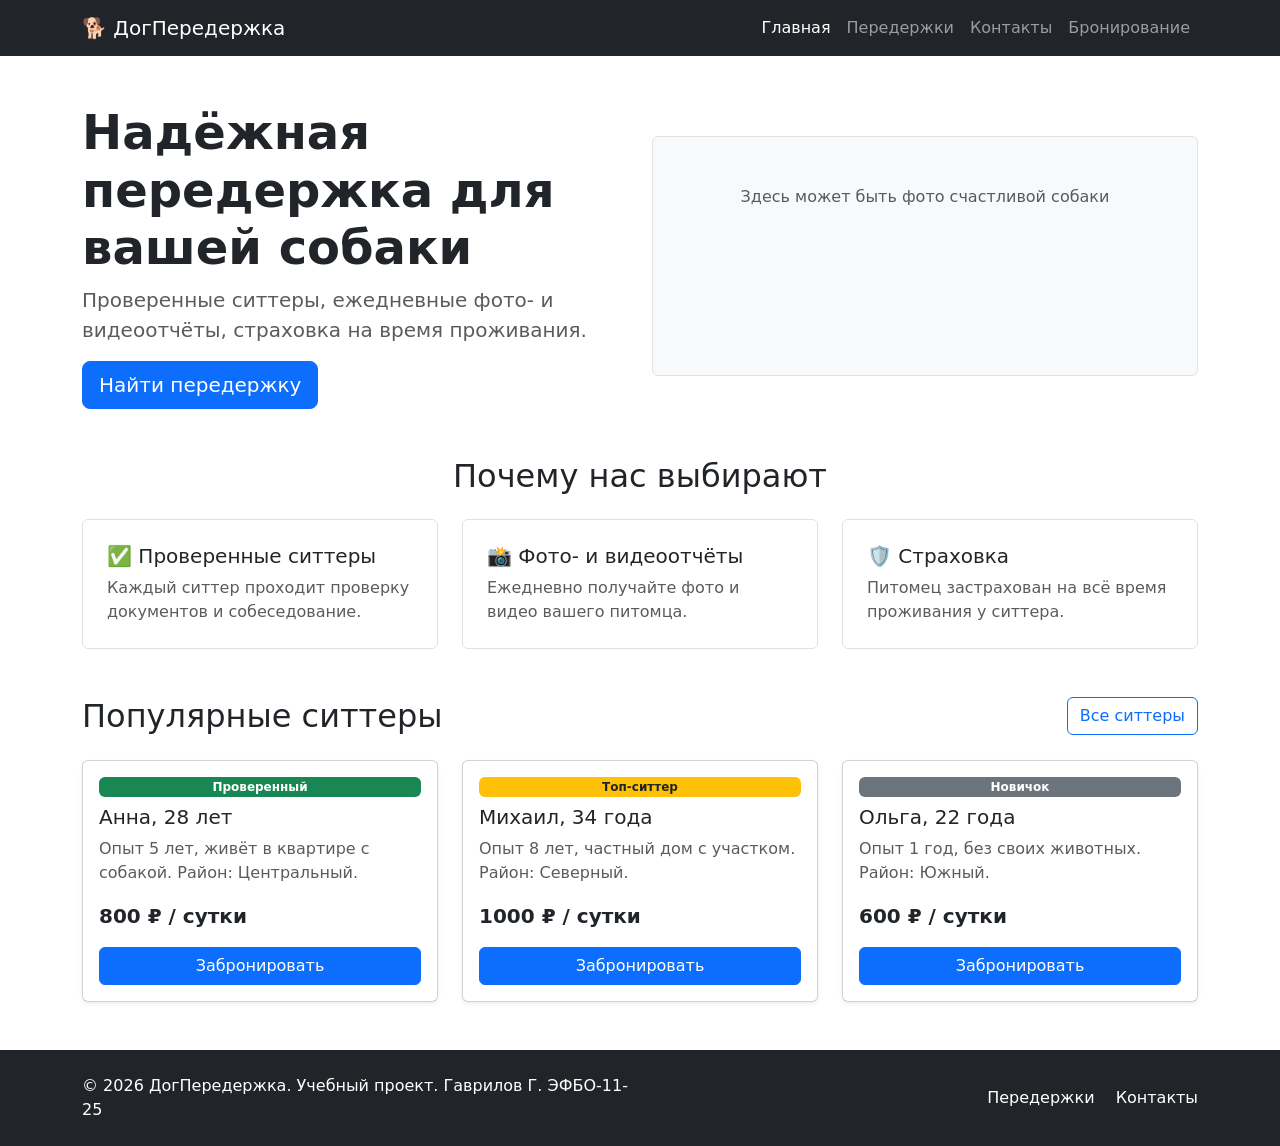
==== index.html @ 61de429e "feat: create DogPerederzhka Bootstrap site" ====
<!DOCTYPE html>
<html lang="ru">
<head>
  <meta charset="UTF-8">
  <meta name="viewport" content="width=device-width, initial-scale=1.0">
  <title>Главная – ДогПередержка</title>
  <link href="https://cdn.jsdelivr.net/npm/bootstrap@5.3.3/dist/css/bootstrap.min.css" rel="stylesheet">
  <link rel="stylesheet" href="css/custom.css">
</head>
<body>

<!-- Навигация -->
<nav class="navbar navbar-expand-lg navbar-dark bg-dark">
  <div class="container">
    <a class="navbar-brand" href="index.html">🐕 ДогПередержка</a>
    <button class="navbar-toggler" type="button" data-bs-toggle="collapse" data-bs-target="#mainNavbar">
      <span class="navbar-toggler-icon"></span>
    </button>
    <div class="collapse navbar-collapse" id="mainNavbar">
      <ul class="navbar-nav ms-auto">
        <li class="nav-item"><a class="nav-link active" href="index.html">Главная</a></li>
        <li class="nav-item"><a class="nav-link" href="catalog.html">Передержки</a></li>
        <li class="nav-item"><a class="nav-link" href="contacts.html">Контакты</a></li>
        <li class="nav-item"><a class="nav-link" href="booking.html">Бронирование</a></li>
      </ul>
    </div>
  </div>
</nav>

<!-- Hero -->
<section class="container my-5">
  <div class="row align-items-center g-4">
    <div class="col-12 col-lg-6">
      <h1 class="display-5 fw-bold">Надёжная передержка для вашей собаки</h1>
      <p class="lead text-muted">Проверенные ситтеры, ежедневные фото- и видеоотчёты, страховка на время проживания.</p>
      <button class="btn btn-primary btn-lg" data-bs-toggle="modal" data-bs-target="#pickModal">Найти передержку</button>
    </div>
    <div class="col-12 col-lg-6">
      <div class="placeholder-box p-5 bg-light border rounded text-center">
        <p class="mb-0 text-muted">Здесь может быть фото счастливой собаки</p>
      </div>
    </div>
  </div>
</section>

<!-- Преимущества -->
<section class="container my-5">
  <h2 class="text-center mb-4">Почему нас выбирают</h2>
  <div class="row g-4">
    <div class="col-12 col-md-4">
      <div class="p-4 border rounded h-100 bg-white">
        <h3 class="h5">✅ Проверенные ситтеры</h3>
        <p class="mb-0 text-muted">Каждый ситтер проходит проверку документов и собеседование.</p>
      </div>
    </div>
    <div class="col-12 col-md-4">
      <div class="p-4 border rounded h-100 bg-white">
        <h3 class="h5">📸 Фото- и видеоотчёты</h3>
        <p class="mb-0 text-muted">Ежедневно получайте фото и видео вашего питомца.</p>
      </div>
    </div>
    <div class="col-12 col-md-4">
      <div class="p-4 border rounded h-100 bg-white">
        <h3 class="h5">🛡 Страховка</h3>
        <p class="mb-0 text-muted">Питомец застрахован на всё время проживания у ситтера.</p>
      </div>
    </div>
  </div>
</section>

<!-- Популярные ситтеры -->
<section class="container my-5" id="popular">
  <div class="d-flex justify-content-between align-items-center mb-4">
    <h2 class="mb-0">Популярные ситтеры</h2>
    <a class="btn btn-outline-primary" href="catalog.html">Все ситтеры</a>
  </div>
  <div class="row g-4">
    <div class="col-12 col-md-6 col-lg-4">
      <div class="card h-100 shadow-sm">
        <div class="card-body d-flex flex-column">
          <span class="badge bg-success mb-2">Проверенный</span>
          <h3 class="card-title h5">Анна, 28 лет</h3>
          <p class="card-text text-muted">Опыт 5 лет, живёт в квартире с собакой. Район: Центральный.</p>
          <p class="fw-bold fs-5 mt-auto">800 ₽ / сутки</p>
          <a class="btn btn-primary" href="booking.html">Забронировать</a>
        </div>
      </div>
    </div>
    <div class="col-12 col-md-6 col-lg-4">
      <div class="card h-100 shadow-sm">
        <div class="card-body d-flex flex-column">
          <span class="badge bg-warning text-dark mb-2">Топ-ситтер</span>
          <h3 class="card-title h5">Михаил, 34 года</h3>
          <p class="card-text text-muted">Опыт 8 лет, частный дом с участком. Район: Северный.</p>
          <p class="fw-bold fs-5 mt-auto">1000 ₽ / сутки</p>
          <a class="btn btn-primary" href="booking.html">Забронировать</a>
        </div>
      </div>
    </div>
    <div class="col-12 col-md-6 col-lg-4">
      <div class="card h-100 shadow-sm">
        <div class="card-body d-flex flex-column">
          <span class="badge bg-secondary mb-2">Новичок</span>
          <h3 class="card-title h5">Ольга, 22 года</h3>
          <p class="card-text text-muted">Опыт 1 год, без своих животных. Район: Южный.</p>
          <p class="fw-bold fs-5 mt-auto">600 ₽ / сутки</p>
          <a class="btn btn-primary" href="booking.html">Забронировать</a>
        </div>
      </div>
    </div>
  </div>
</section>

<!-- Модальное окно быстрого подбора -->
<div class="modal fade" id="pickModal" tabindex="-1" aria-hidden="true">
  <div class="modal-dialog">
    <div class="modal-content">
      <div class="modal-header">
        <h2 class="modal-title h5">Быстрый подбор передержки</h2>
        <button type="button" class="btn-close" data-bs-dismiss="modal"></button>
      </div>
      <div class="modal-body">
        <form>
          <div class="mb-3">
            <label for="pick-dates" class="form-label">Даты передержки</label>
            <input type="text" id="pick-dates" class="form-control" placeholder="01.07 – 10.07" required>
          </div>
          <div class="mb-3">
            <label for="pick-breed" class="form-label">Порода / размер собаки</label>
            <input type="text" id="pick-breed" class="form-control" placeholder="Корги, средний" required>
          </div>
          <div class="mb-3">
            <label for="pick-district" class="form-label">Район</label>
            <select id="pick-district" class="form-select" required>
              <option selected>Выберите район</option>
              <option>Центральный</option>
              <option>Северный</option>
              <option>Южный</option>
            </select>
          </div>
        </form>
      </div>
      <div class="modal-footer">
        <button type="button" class="btn btn-secondary" data-bs-dismiss="modal">Закрыть</button>
        <button type="button" class="btn btn-primary">Подобрать</button>
      </div>
    </div>
  </div>
</div>

<!-- Подвал -->
<footer class="bg-dark text-white py-4 mt-5">
  <div class="container">
    <div class="row align-items-center g-3">
      <div class="col-12 col-md-6">
        <p class="mb-0">&copy; 2026 ДогПередержка. Учебный проект. Гаврилов Г. ЭФБО-11-25</p>
      </div>
      <div class="col-12 col-md-6 text-md-end">
        <a class="text-white text-decoration-none me-3" href="catalog.html">Передержки</a>
        <a class="text-white text-decoration-none" href="contacts.html">Контакты</a>
      </div>
    </div>
  </div>
</footer>

<script src="https://cdn.jsdelivr.net/npm/bootstrap@5.3.3/dist/js/bootstrap.bundle.min.js"></script>
</body>
</html>
---- css/custom.css ----
body {
  min-height: 100vh;
}

.placeholder-box {
  min-height: 240px;
}

.card-img-top {
  height: 180px;
  object-fit: cover;
}

.placeholder-image {
  min-height: 320px;
}
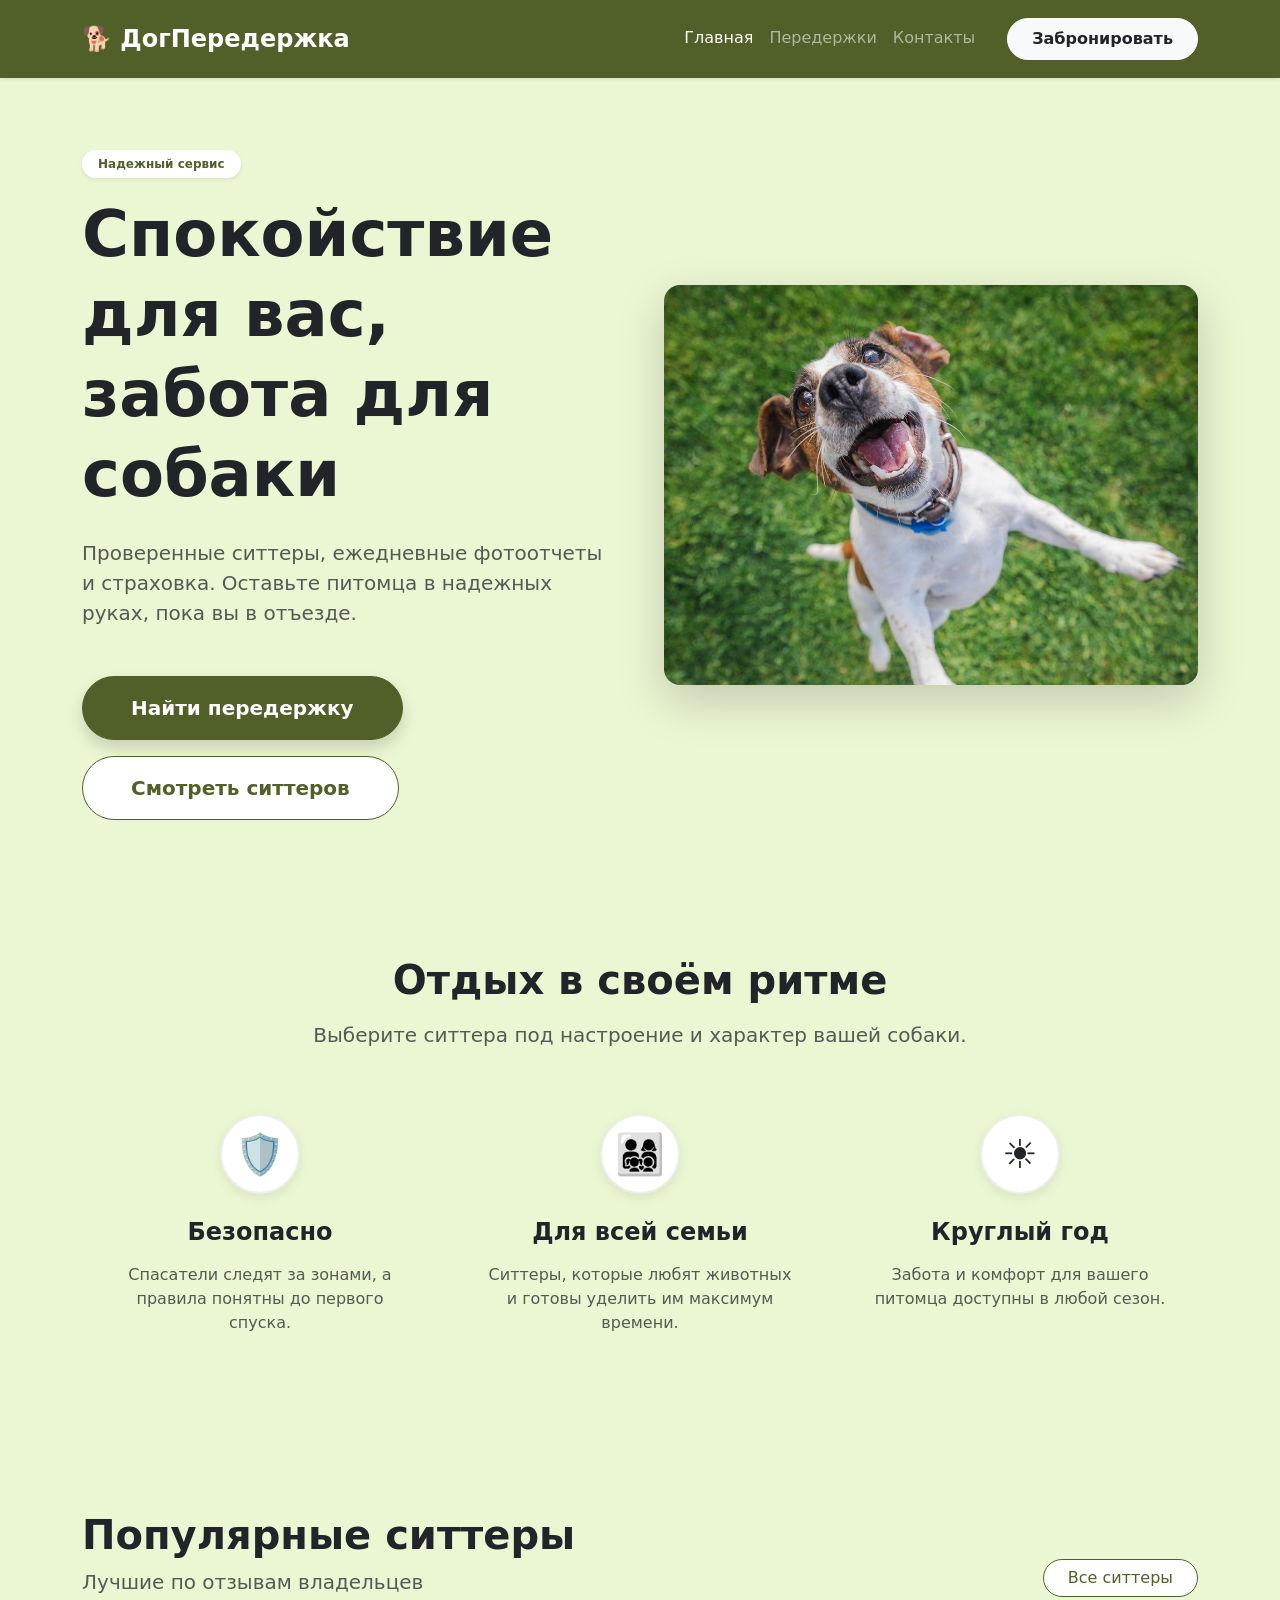
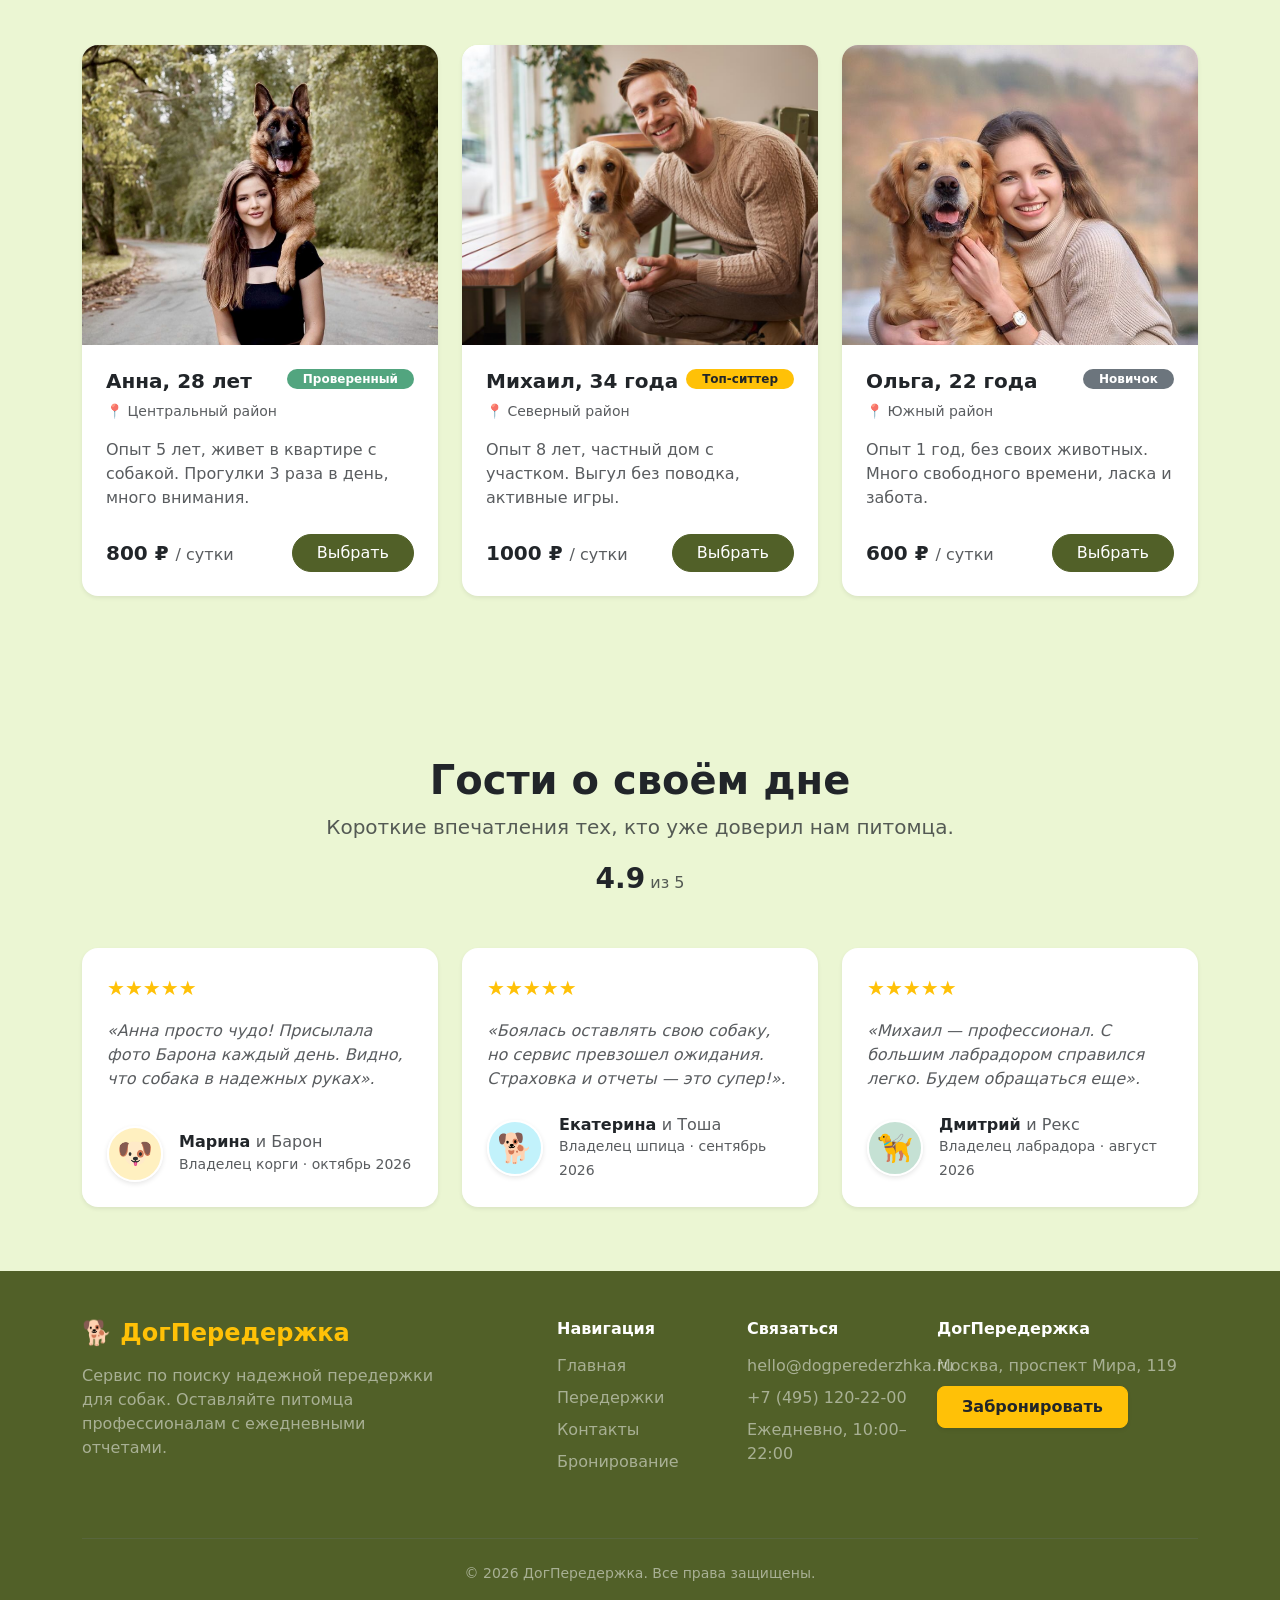
==== commit 4430d4cf: "feat: complete professional redesign, add filters, form validation, and maps" ====
--- a/index.html
+++ b/index.html
@@ -3,161 +3,278 @@
 <head>
   <meta charset="UTF-8">
   <meta name="viewport" content="width=device-width, initial-scale=1.0">
-  <title>Главная – ДогПередержка</title>
+  <title>ДогПередержка – Забота для вашей собаки</title>
   <link href="https://cdn.jsdelivr.net/npm/bootstrap@5.3.3/dist/css/bootstrap.min.css" rel="stylesheet">
   <link rel="stylesheet" href="css/custom.css">
 </head>
 <body>
 
 <!-- Навигация -->
-<nav class="navbar navbar-expand-lg navbar-dark bg-dark">
+<nav class="navbar navbar-expand-lg navbar-dark bg-header-footer sticky-top py-3 shadow-sm">
   <div class="container">
-    <a class="navbar-brand" href="index.html">🐕 ДогПередержка</a>
+    <a class="navbar-brand fw-bold fs-4" href="index.html">🐕 ДогПередержка</a>
     <button class="navbar-toggler" type="button" data-bs-toggle="collapse" data-bs-target="#mainNavbar">
       <span class="navbar-toggler-icon"></span>
     </button>
     <div class="collapse navbar-collapse" id="mainNavbar">
-      <ul class="navbar-nav ms-auto">
+      <ul class="navbar-nav ms-auto fw-medium">
         <li class="nav-item"><a class="nav-link active" href="index.html">Главная</a></li>
         <li class="nav-item"><a class="nav-link" href="catalog.html">Передержки</a></li>
         <li class="nav-item"><a class="nav-link" href="contacts.html">Контакты</a></li>
-        <li class="nav-item"><a class="nav-link" href="booking.html">Бронирование</a></li>
+        <li class="nav-item ms-lg-4"><a class="btn btn-light text-dark px-4 py-2 fw-bold rounded-pill" href="booking.html">Забронировать</a></li>
       </ul>
     </div>
   </div>
 </nav>
 
-<!-- Hero -->
-<section class="container my-5">
-  <div class="row align-items-center g-4">
+<!-- Hero Section -->
+<section class="container my-5 py-4">
+  <div class="row align-items-center g-5">
     <div class="col-12 col-lg-6">
-      <h1 class="display-5 fw-bold">Надёжная передержка для вашей собаки</h1>
-      <p class="lead text-muted">Проверенные ситтеры, ежедневные фото- и видеоотчёты, страховка на время проживания.</p>
-      <button class="btn btn-primary btn-lg" data-bs-toggle="modal" data-bs-target="#pickModal">Найти передержку</button>
+      <span class="badge bg-white text-brand mb-3 px-3 py-2 rounded-pill fw-bold shadow-sm">Надежный сервис</span>
+      <h1 class="display-3 fw-bold mb-4 lh-sm text-dark">Спокойствие для вас,<br>забота для собаки</h1>
+      <p class="lead text-muted mb-5 fs-5">Проверенные ситтеры, ежедневные фотоотчеты и страховка. Оставьте питомца в надежных руках, пока вы в отъезде.</p>
+      <div class="d-flex gap-3 flex-wrap">
+        <button class="btn btn-primary btn-lg px-5 py-3 rounded-pill fw-bold shadow" data-bs-toggle="modal" data-bs-target="#pickModal">Найти передержку</button>
+        <a href="catalog.html" class="btn btn-outline-dark btn-lg px-5 py-3 rounded-pill fw-bold bg-white">Смотреть ситтеров</a>
+      </div>
     </div>
     <div class="col-12 col-lg-6">
-      <div class="placeholder-box p-5 bg-light border rounded text-center">
-        <p class="mb-0 text-muted">Здесь может быть фото счастливой собаки</p>
-      </div>
-    </div>
-  </div>
-</section>
-
-<!-- Преимущества -->
-<section class="container my-5">
-  <h2 class="text-center mb-4">Почему нас выбирают</h2>
+      <img src="images/счастливый пес патрон.jpg" 
+           alt="Счастливая собака на передержке" 
+           class="img-fluid rounded-4 shadow-lg w-100 object-fit-cover" 
+           style="max-height: 550px; min-height: 400px;">
+    </div>
+  </div>
+</section>
+
+<!-- Блок преимуществ -->
+<section class="container py-5 my-3">
+  <div class="row mb-5">
+    <div class="col-12 text-center">
+      <h2 class="fw-bold display-6 mb-3 text-dark">Отдых в своём ритме</h2>
+      <p class="text-muted fs-5">Выберите ситтера под настроение и характер вашей собаки.</p>
+    </div>
+  </div>
+  
+  <div class="row g-4 justify-content-center">
+    <div class="col-12 col-md-4 text-center">
+      <div class="d-flex justify-content-center mb-4">
+        <div class="feature-icon">🛡️</div>
+      </div>
+      <h3 class="h4 fw-bold mb-3 text-dark">Безопасно</h3>
+      <p class="text-muted px-lg-4">Спасатели следят за зонами, а правила понятны до первого спуска.</p>
+    </div>
+    
+    <div class="col-12 col-md-4 text-center">
+      <div class="d-flex justify-content-center mb-4">
+        <div class="feature-icon">👨‍👩‍👧‍👦</div>
+      </div>
+      <h3 class="h4 fw-bold mb-3 text-dark">Для всей семьи</h3>
+      <p class="text-muted px-lg-4">Ситтеры, которые любят животных и готовы уделить им максимум времени.</p>
+    </div>
+    
+    <div class="col-12 col-md-4 text-center">
+      <div class="d-flex justify-content-center mb-4">
+        <div class="feature-icon">☀️</div>
+      </div>
+      <h3 class="h4 fw-bold mb-3 text-dark">Круглый год</h3>
+      <p class="text-muted px-lg-4">Забота и комфорт для вашего питомца доступны в любой сезон.</p>
+    </div>
+  </div>
+</section>
+
+<!-- Популярные ситтеры -->
+<section class="container my-5 py-5">
+  <div class="d-flex justify-content-between align-items-end mb-5">
+    <div>
+      <h2 class="fw-bold display-6 mb-2 text-dark">Популярные ситтеры</h2>
+      <p class="text-muted fs-5 mb-0">Лучшие по отзывам владельцев</p>
+    </div>
+    <a class="btn btn-outline-dark rounded-pill px-4 bg-white" href="catalog.html">Все ситтеры</a>
+  </div>
+  
+  <div class="row g-4">
+    <div class="col-12 col-md-6 col-lg-4">
+      <div class="card h-100 bg-white shadow-sm">
+        <img src="images/Анна, 28 лет ситер.jpg" class="card-img-top" alt="Анна" style="height: 300px;">
+        <div class="card-body p-4 d-flex flex-column">
+          <div class="d-flex justify-content-between align-items-start mb-2">
+            <h3 class="card-title h5 fw-bold mb-0">Анна, 28 лет</h3>
+            <span class="badge bg-success bg-opacity-75 rounded-pill px-3">Проверенный</span>
+          </div>
+          <p class="text-muted small mb-3">📍 Центральный район</p>
+          <p class="card-text text-muted mb-4">Опыт 5 лет, живет в квартире с собакой. Прогулки 3 раза в день, много внимания.</p>
+          <div class="mt-auto d-flex justify-content-between align-items-center">
+            <span class="fw-bold fs-5">800 ₽ <span class="fs-6 fw-normal text-muted">/ сутки</span></span>
+            <a class="btn btn-primary rounded-pill px-4" href="booking.html">Выбрать</a>
+          </div>
+        </div>
+      </div>
+    </div>
+
+    <div class="col-12 col-md-6 col-lg-4">
+      <div class="card h-100 bg-white shadow-sm">
+        <img src="images/Михаил, 34 года ситер.jpg" class="card-img-top" alt="Михаил" style="height: 300px;">
+        <div class="card-body p-4 d-flex flex-column">
+          <div class="d-flex justify-content-between align-items-start mb-2">
+            <h3 class="card-title h5 fw-bold mb-0">Михаил, 34 года</h3>
+            <span class="badge bg-warning text-dark rounded-pill px-3">Топ-ситтер</span>
+          </div>
+          <p class="text-muted small mb-3">📍 Северный район</p>
+          <p class="card-text text-muted mb-4">Опыт 8 лет, частный дом с участком. Выгул без поводка, активные игры.</p>
+          <div class="mt-auto d-flex justify-content-between align-items-center">
+            <span class="fw-bold fs-5">1000 ₽ <span class="fs-6 fw-normal text-muted">/ сутки</span></span>
+            <a class="btn btn-primary rounded-pill px-4" href="booking.html">Выбрать</a>
+          </div>
+        </div>
+      </div>
+    </div>
+
+    <div class="col-12 col-md-6 col-lg-4">
+      <div class="card h-100 bg-white shadow-sm">
+        <img src="images/Ольга, 22 года ситер.jpg" class="card-img-top" alt="Ольга" style="height: 300px;">
+        <div class="card-body p-4 d-flex flex-column">
+          <div class="d-flex justify-content-between align-items-start mb-2">
+            <h3 class="card-title h5 fw-bold mb-0">Ольга, 22 года</h3>
+            <span class="badge bg-secondary rounded-pill px-3">Новичок</span>
+          </div>
+          <p class="text-muted small mb-3">📍 Южный район</p>
+          <p class="card-text text-muted mb-4">Опыт 1 год, без своих животных. Много свободного времени, ласка и забота.</p>
+          <div class="mt-auto d-flex justify-content-between align-items-center">
+            <span class="fw-bold fs-5">600 ₽ <span class="fs-6 fw-normal text-muted">/ сутки</span></span>
+            <a class="btn btn-primary rounded-pill px-4" href="booking.html">Выбрать</a>
+          </div>
+        </div>
+      </div>
+    </div>
+  </div>
+</section>
+
+<!-- Отзывы -->
+<section class="container py-5 my-3">
+  <div class="text-center mb-5">
+    <h2 class="fw-bold display-6 mb-2 text-dark">Гости о своём дне</h2>
+    <p class="text-muted fs-5">Короткие впечатления тех, кто уже доверил нам питомца.</p>
+    <div class="mt-3">
+      <span class="fs-3 fw-bold text-dark">4.9</span> <span class="text-muted">из 5</span>
+    </div>
+  </div>
+  
   <div class="row g-4">
     <div class="col-12 col-md-4">
-      <div class="p-4 border rounded h-100 bg-white">
-        <h3 class="h5">✅ Проверенные ситтеры</h3>
-        <p class="mb-0 text-muted">Каждый ситтер проходит проверку документов и собеседование.</p>
-      </div>
-    </div>
+      <div class="card h-100 bg-white shadow-sm p-4 border-0 review-card">
+        <div class="text-warning mb-3 fs-5">★★★★★</div>
+        <p class="card-text fst-italic text-muted mb-4">«Анна просто чудо! Присылала фото Барона каждый день. Видно, что собака в надежных руках».</p>
+        <div class="d-flex align-items-center mt-auto">
+          <div class="emoji-avatar bg-warning bg-opacity-25 me-3">🐶</div>
+          <div>
+            <h6 class="mb-0 fw-bold">Марина <span class="text-muted fw-normal">и Барон</span></h6>
+            <small class="text-muted">Владелец корги · октябрь 2026</small>
+          </div>
+        </div>
+      </div>
+    </div>
+    
     <div class="col-12 col-md-4">
-      <div class="p-4 border rounded h-100 bg-white">
-        <h3 class="h5">📸 Фото- и видеоотчёты</h3>
-        <p class="mb-0 text-muted">Ежедневно получайте фото и видео вашего питомца.</p>
-      </div>
-    </div>
+      <div class="card h-100 bg-white shadow-sm p-4 border-0 review-card">
+        <div class="text-warning mb-3 fs-5">★★★★★</div>
+        <p class="card-text fst-italic text-muted mb-4">«Боялась оставлять свою собаку, но сервис превзошел ожидания. Страховка и отчеты — это супер!».</p>
+        <div class="d-flex align-items-center mt-auto">
+          <div class="emoji-avatar bg-info bg-opacity-25 me-3">🐕</div>
+          <div>
+            <h6 class="mb-0 fw-bold">Екатерина <span class="text-muted fw-normal">и Тоша</span></h6>
+            <small class="text-muted">Владелец шпица · сентябрь 2026</small>
+          </div>
+        </div>
+      </div>
+    </div>
+
     <div class="col-12 col-md-4">
-      <div class="p-4 border rounded h-100 bg-white">
-        <h3 class="h5">🛡 Страховка</h3>
-        <p class="mb-0 text-muted">Питомец застрахован на всё время проживания у ситтера.</p>
-      </div>
-    </div>
-  </div>
-</section>
-
-<!-- Популярные ситтеры -->
-<section class="container my-5" id="popular">
-  <div class="d-flex justify-content-between align-items-center mb-4">
-    <h2 class="mb-0">Популярные ситтеры</h2>
-    <a class="btn btn-outline-primary" href="catalog.html">Все ситтеры</a>
-  </div>
-  <div class="row g-4">
-    <div class="col-12 col-md-6 col-lg-4">
-      <div class="card h-100 shadow-sm">
-        <div class="card-body d-flex flex-column">
-          <span class="badge bg-success mb-2">Проверенный</span>
-          <h3 class="card-title h5">Анна, 28 лет</h3>
-          <p class="card-text text-muted">Опыт 5 лет, живёт в квартире с собакой. Район: Центральный.</p>
-          <p class="fw-bold fs-5 mt-auto">800 ₽ / сутки</p>
-          <a class="btn btn-primary" href="booking.html">Забронировать</a>
-        </div>
-      </div>
-    </div>
-    <div class="col-12 col-md-6 col-lg-4">
-      <div class="card h-100 shadow-sm">
-        <div class="card-body d-flex flex-column">
-          <span class="badge bg-warning text-dark mb-2">Топ-ситтер</span>
-          <h3 class="card-title h5">Михаил, 34 года</h3>
-          <p class="card-text text-muted">Опыт 8 лет, частный дом с участком. Район: Северный.</p>
-          <p class="fw-bold fs-5 mt-auto">1000 ₽ / сутки</p>
-          <a class="btn btn-primary" href="booking.html">Забронировать</a>
-        </div>
-      </div>
-    </div>
-    <div class="col-12 col-md-6 col-lg-4">
-      <div class="card h-100 shadow-sm">
-        <div class="card-body d-flex flex-column">
-          <span class="badge bg-secondary mb-2">Новичок</span>
-          <h3 class="card-title h5">Ольга, 22 года</h3>
-          <p class="card-text text-muted">Опыт 1 год, без своих животных. Район: Южный.</p>
-          <p class="fw-bold fs-5 mt-auto">600 ₽ / сутки</p>
-          <a class="btn btn-primary" href="booking.html">Забронировать</a>
-        </div>
-      </div>
-    </div>
-  </div>
-</section>
-
-<!-- Модальное окно быстрого подбора -->
+      <div class="card h-100 bg-white shadow-sm p-4 border-0 review-card">
+        <div class="text-warning mb-3 fs-5">★★★★★</div>
+        <p class="card-text fst-italic text-muted mb-4">«Михаил — профессионал. С большим лабрадором справился легко. Будем обращаться еще».</p>
+        <div class="d-flex align-items-center mt-auto">
+          <div class="emoji-avatar bg-success bg-opacity-25 me-3">🦮</div>
+          <div>
+            <h6 class="mb-0 fw-bold">Дмитрий <span class="text-muted fw-normal">и Рекс</span></h6>
+            <small class="text-muted">Владелец лабрадора · август 2026</small>
+          </div>
+        </div>
+      </div>
+    </div>
+  </div>
+</section>
+
+<!-- Модальное окно -->
 <div class="modal fade" id="pickModal" tabindex="-1" aria-hidden="true">
-  <div class="modal-dialog">
-    <div class="modal-content">
-      <div class="modal-header">
-        <h2 class="modal-title h5">Быстрый подбор передержки</h2>
+  <div class="modal-dialog modal-dialog-centered">
+    <div class="modal-content border-0 rounded-4 shadow-lg">
+      <div class="modal-header border-0 pb-0">
+        <h2 class="modal-title h4 fw-bold">Быстрый подбор</h2>
         <button type="button" class="btn-close" data-bs-dismiss="modal"></button>
       </div>
-      <div class="modal-body">
+      <div class="modal-body p-4">
         <form>
           <div class="mb-3">
-            <label for="pick-dates" class="form-label">Даты передержки</label>
-            <input type="text" id="pick-dates" class="form-control" placeholder="01.07 – 10.07" required>
+            <label for="pick-dates" class="form-label fw-bold small text-muted">Даты передержки</label>
+            <input type="text" id="pick-dates" class="form-control form-control-lg" placeholder="Например: 01.07 – 10.07" required>
           </div>
           <div class="mb-3">
-            <label for="pick-breed" class="form-label">Порода / размер собаки</label>
-            <input type="text" id="pick-breed" class="form-control" placeholder="Корги, средний" required>
-          </div>
-          <div class="mb-3">
-            <label for="pick-district" class="form-label">Район</label>
-            <select id="pick-district" class="form-select" required>
+            <label for="pick-breed" class="form-label fw-bold small text-muted">Порода / размер</label>
+            <input type="text" id="pick-breed" class="form-control form-control-lg" placeholder="Корги, средний" required>
+          </div>
+          <div class="mb-4">
+            <label for="pick-district" class="form-label fw-bold small text-muted">Район</label>
+            <select id="pick-district" class="form-select form-select-lg" required>
               <option selected>Выберите район</option>
               <option>Центральный</option>
               <option>Северный</option>
               <option>Южный</option>
             </select>
           </div>
+          <button type="button" class="btn btn-primary w-100 py-3 rounded-pill fw-bold">Подобрать</button>
         </form>
       </div>
-      <div class="modal-footer">
-        <button type="button" class="btn btn-secondary" data-bs-dismiss="modal">Закрыть</button>
-        <button type="button" class="btn btn-primary">Подобрать</button>
-      </div>
     </div>
   </div>
 </div>
 
 <!-- Подвал -->
-<footer class="bg-dark text-white py-4 mt-5">
+<footer class="bg-header-footer text-white py-5 mt-auto">
   <div class="container">
-    <div class="row align-items-center g-3">
-      <div class="col-12 col-md-6">
-        <p class="mb-0">&copy; 2026 ДогПередержка. Учебный проект. Гаврилов Г. ЭФБО-11-25</p>
-      </div>
-      <div class="col-12 col-md-6 text-md-end">
-        <a class="text-white text-decoration-none me-3" href="catalog.html">Передержки</a>
-        <a class="text-white text-decoration-none" href="contacts.html">Контакты</a>
+    <div class="row g-4">
+      <div class="col-12 col-lg-4">
+        <h4 class="fw-bold mb-3 text-warning">🐕 ДогПередержка</h4>
+        <p class="text-white-50">Сервис по поиску надежной передержки для собак. Оставляйте питомца профессионалам с ежедневными отчетами.</p>
+      </div>
+      <div class="col-6 col-md-3 col-lg-2 offset-lg-1">
+        <h6 class="fw-bold mb-3">Навигация</h6>
+        <ul class="list-unstyled">
+          <li class="mb-2"><a class="text-white-50 footer-link" href="index.html">Главная</a></li>
+          <li class="mb-2"><a class="text-white-50 footer-link" href="catalog.html">Передержки</a></li>
+          <li class="mb-2"><a class="text-white-50 footer-link" href="contacts.html">Контакты</a></li>
+          <li class="mb-2"><a class="text-white-50 footer-link" href="booking.html">Бронирование</a></li>
+        </ul>
+      </div>
+      <div class="col-6 col-md-3 col-lg-2">
+        <h6 class="fw-bold mb-3">Связаться</h6>
+        <ul class="list-unstyled text-white-50">
+          <li class="mb-2">hello@dogperederzhka.ru</li>
+          <li class="mb-2">+7 (495) 120-22-00</li>
+          <li class="mb-2">Ежедневно, 10:00–22:00</li>
+        </ul>
+      </div>
+      <div class="col-12 col-md-6 col-lg-3 text-center text-md-start">
+        <h6 class="fw-bold mb-3">ДогПередержка</h6>
+        <p class="text-white-50 mb-2">Москва, проспект Мира, 119</p>
+        <a href="booking.html" class="btn btn-warning text-dark fw-bold px-4 py-2 rounded-3 shadow-sm">Забронировать</a>
+      </div>
+    </div>
+    <hr class="border-secondary mt-5 mb-4">
+    <div class="row">
+      <div class="col-12 text-center">
+        <p class="text-white-50 small mb-0">&copy; 2026 ДогПередержка. Все права защищены.</p>
       </div>
     </div>
   </div>
--- a/css/custom.css
+++ b/css/custom.css
@@ -1,16 +1,189 @@
+/* --- ЦВЕТОВАЯ ПАЛИТРА --- */
+:root {
+  --brand-dark: #516028;  /* Темно-оливковый (хедер, футер) */
+  --brand-light: #EBF6D3; /* Светло-зеленый (фон) */
+}
+
+/* Основной фон сайта */
 body {
   min-height: 100vh;
+  display: flex;
+  flex-direction: column;
+  font-family: system-ui, -apple-system, "Segoe UI", Roboto, "Helvetica Neue", Arial, sans-serif;
+  background-color: var(--brand-light) !important;
 }
 
-.placeholder-box {
-  min-height: 240px;
+main {
+  flex: 1 0 auto;
 }
 
-.card-img-top {
-  height: 180px;
-  object-fit: cover;
+/* Хедер и Футер */
+.bg-header-footer {
+  background-color: var(--brand-dark) !important;
 }
 
-.placeholder-image {
-  min-height: 320px;
+/* Кнопки */
+.btn-primary {
+  background-color: var(--brand-dark);
+  border-color: var(--brand-dark);
+  color: #fff;
+}
+.btn-primary:hover, .btn-primary:focus {
+  background-color: #3e4a1e;
+  border-color: #3e4a1e;
+}
+.btn-outline-dark {
+  color: var(--brand-dark);
+  border-color: var(--brand-dark);
+}
+.btn-outline-dark:hover {
+  background-color: var(--brand-dark);
+  color: #fff;
+}
+
+/* Текст бренда */
+.text-brand { color: var(--brand-dark) !important; }
+.bg-brand-light { background-color: var(--brand-light) !important; }
+
+/* --- КАРТОЧКИ --- */
+.card {
+  transition: transform 0.3s ease, box-shadow 0.3s ease;
+  border: none;
+  border-radius: 1rem;
+  box-shadow: 0 0.125rem 0.25rem rgba(0, 0, 0, 0.075);
+}
+.card:hover {
+  transform: translateY(-5px);
+  box-shadow: 0 1rem 3rem rgba(0,0,0,.15) !important;
+}
+.card-img-top {
+  height: 220px;
+  object-fit: cover;
+  object-position: center 20%;
+  border-top-left-radius: 1rem;
+  border-top-right-radius: 1rem;
+}
+
+/* --- ЭМОДЗИ-АВАТАРКИ --- */
+.emoji-avatar {
+  width: 56px;
+  height: 56px;
+  border-radius: 50%;
+  display: flex;
+  align-items: center;
+  justify-content: center;
+  font-size: 1.8rem;
+  border: 2px solid #fff;
+  box-shadow: 0 2px 5px rgba(0,0,0,0.1);
+  flex-shrink: 0;
+}
+
+/* Большие иконки-эмодзи для преимуществ */
+.feature-icon {
+  width: 80px;
+  height: 80px;
+  border-radius: 50%;
+  display: flex;
+  align-items: center;
+  justify-content: center;
+  font-size: 2.5rem;
+  background-color: #ffffff;
+  box-shadow: 0 4px 12px rgba(0,0,0,0.08);
+  border: 2px solid rgba(81, 96, 40, 0.1);
+}
+
+/* --- АНИМАЦИИ --- */
+.review-card {
+  transition: transform 0.3s ease, box-shadow 0.3s ease, border-color 0.3s ease;
+  border: 1px solid transparent !important;
+}
+.review-card:hover {
+  transform: translateY(-8px);
+  box-shadow: 0 15px 30px rgba(81, 96, 40, 0.15) !important;
+  border-color: rgba(81, 96, 40, 0.2) !important;
+}
+
+.footer-link {
+  position: relative;
+  display: inline-block;
+  text-decoration: none;
+  transition: color 0.3s ease;
+}
+.footer-link::after {
+  content: '';
+  position: absolute;
+  width: 0;
+  height: 2px;
+  bottom: -2px;
+  left: 0;
+  background-color: #ffc107;
+  transition: width 0.3s ease;
+}
+.footer-link:hover {
+  color: #ffffff !important;
+}
+.footer-link:hover::after {
+  width: 100%;
+}
+
+/* --- ФИЛЬТРЫ (CATALOG) --- */
+.bg-filter {
+  background-color: #cadbb7 !important;
+}
+.bg-filter .form-control,
+.bg-filter .form-select {
+  background-color: #ffffff;
+  border: 1px solid rgba(81, 96, 40, 0.2);
+}
+.bg-filter .form-control:focus,
+.bg-filter .form-select:focus {
+  border-color: #516028;
+  box-shadow: 0 0 0 0.25rem rgba(81, 96, 40, 0.25);
+}
+
+/* --- ФОРМЫ (BOOKING) --- */
+.form-control-lg, .form-select-lg {
+  border-radius: 0.5rem;
+  border: 1px solid #ced4da;
+  font-size: 1rem;
+}
+.form-control-lg:focus, .form-select-lg:focus {
+  border-color: #516028;
+  box-shadow: 0 0 0 0.25rem rgba(81, 96, 40, 0.15);
+}
+.contact-box {
+  background-color: #ffffff;
+  border-radius: 1rem;
+  padding: 1.5rem;
+  border-left: 4px solid #516028;
+}
+
+/* Стили для Яндекс.Карты */
+.map-container {
+  border-radius: 1rem;
+  overflow: hidden;
+  box-shadow: 0 1rem 3rem rgba(0,0,0,.15);
+  height: 100%;
+  min-height: 400px;
+  border: 1px solid rgba(81, 96, 40, 0.1);
+}
+
+.map-container iframe {
+  width: 100%;
+  height: 100%;
+  border: none;
+}
+
+/* Стили для иконок контактов */
+.contact-icon {
+  width: 48px;
+  height: 48px;
+  background-color: rgba(81, 96, 40, 0.1);
+  color: #516028;
+  border-radius: 50%;
+  display: flex;
+  align-items: center;
+  justify-content: center;
+  font-size: 1.25rem;
+  flex-shrink: 0;
 }
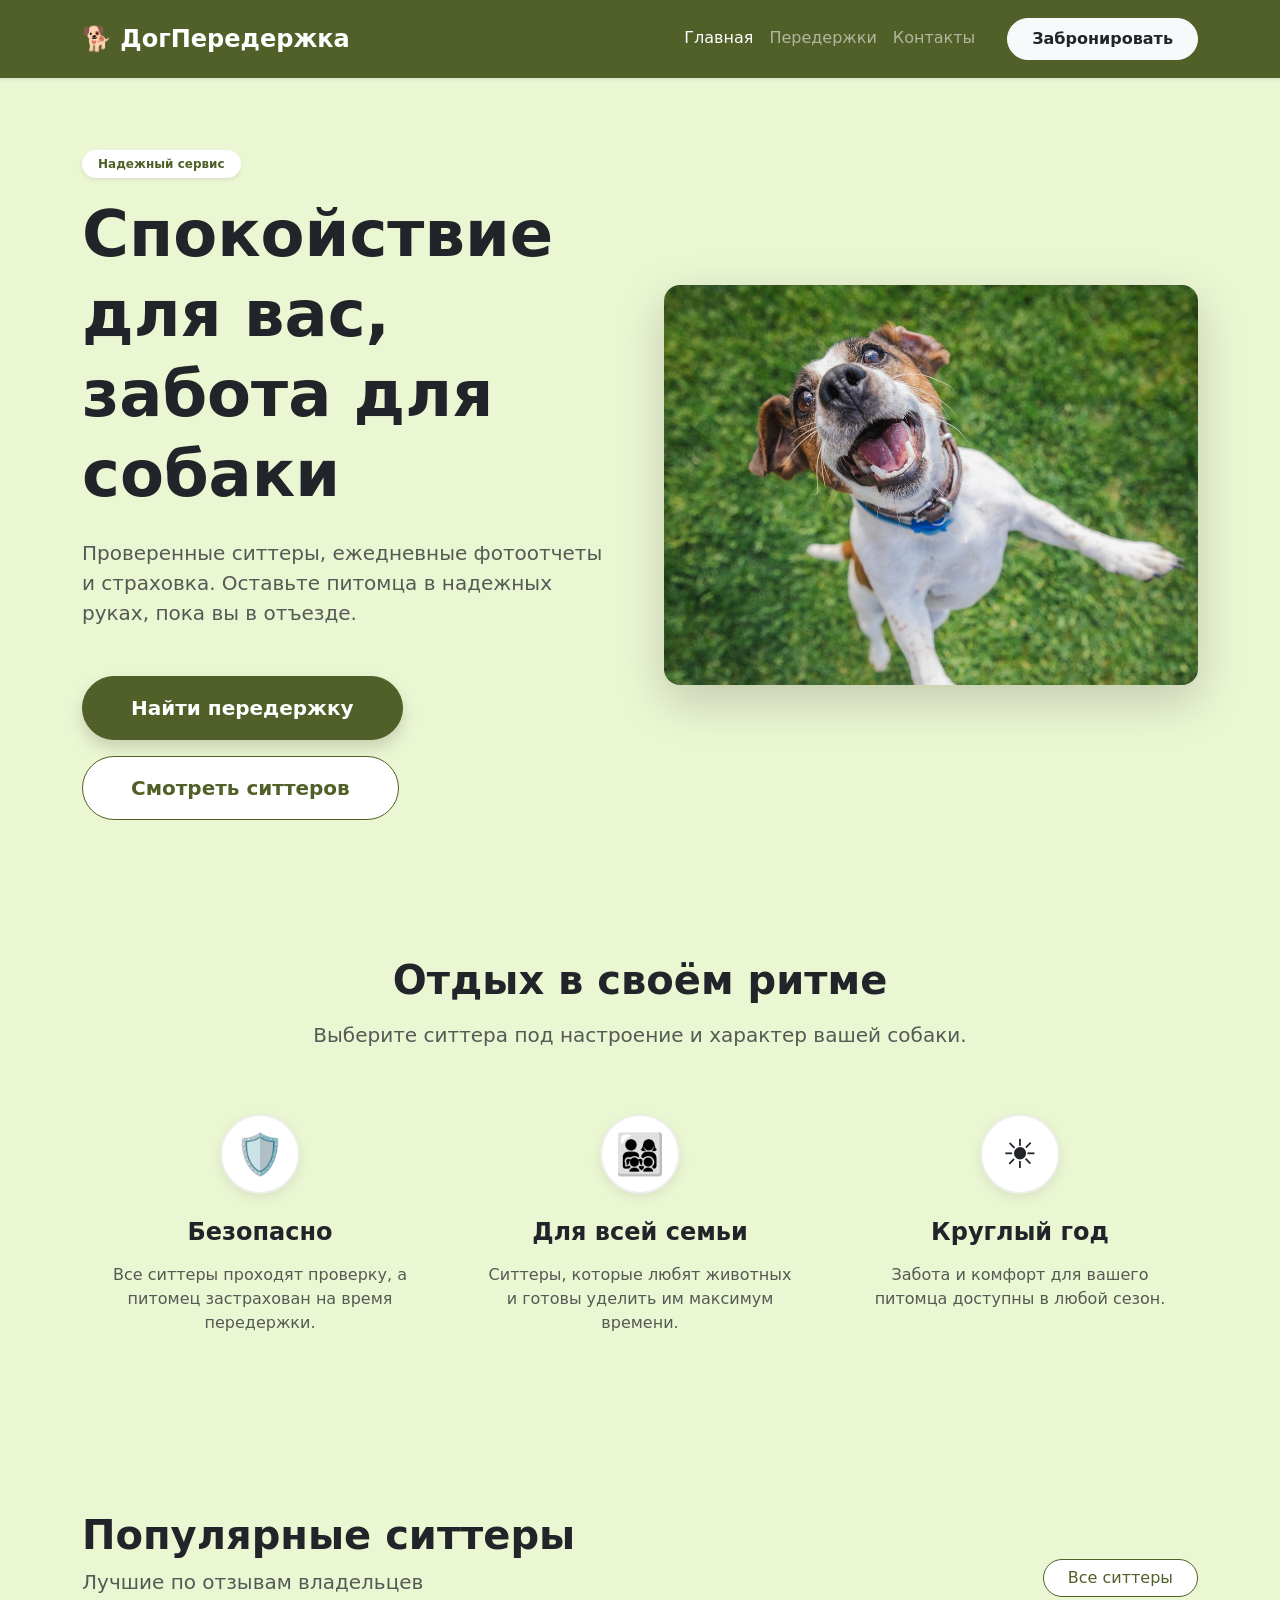
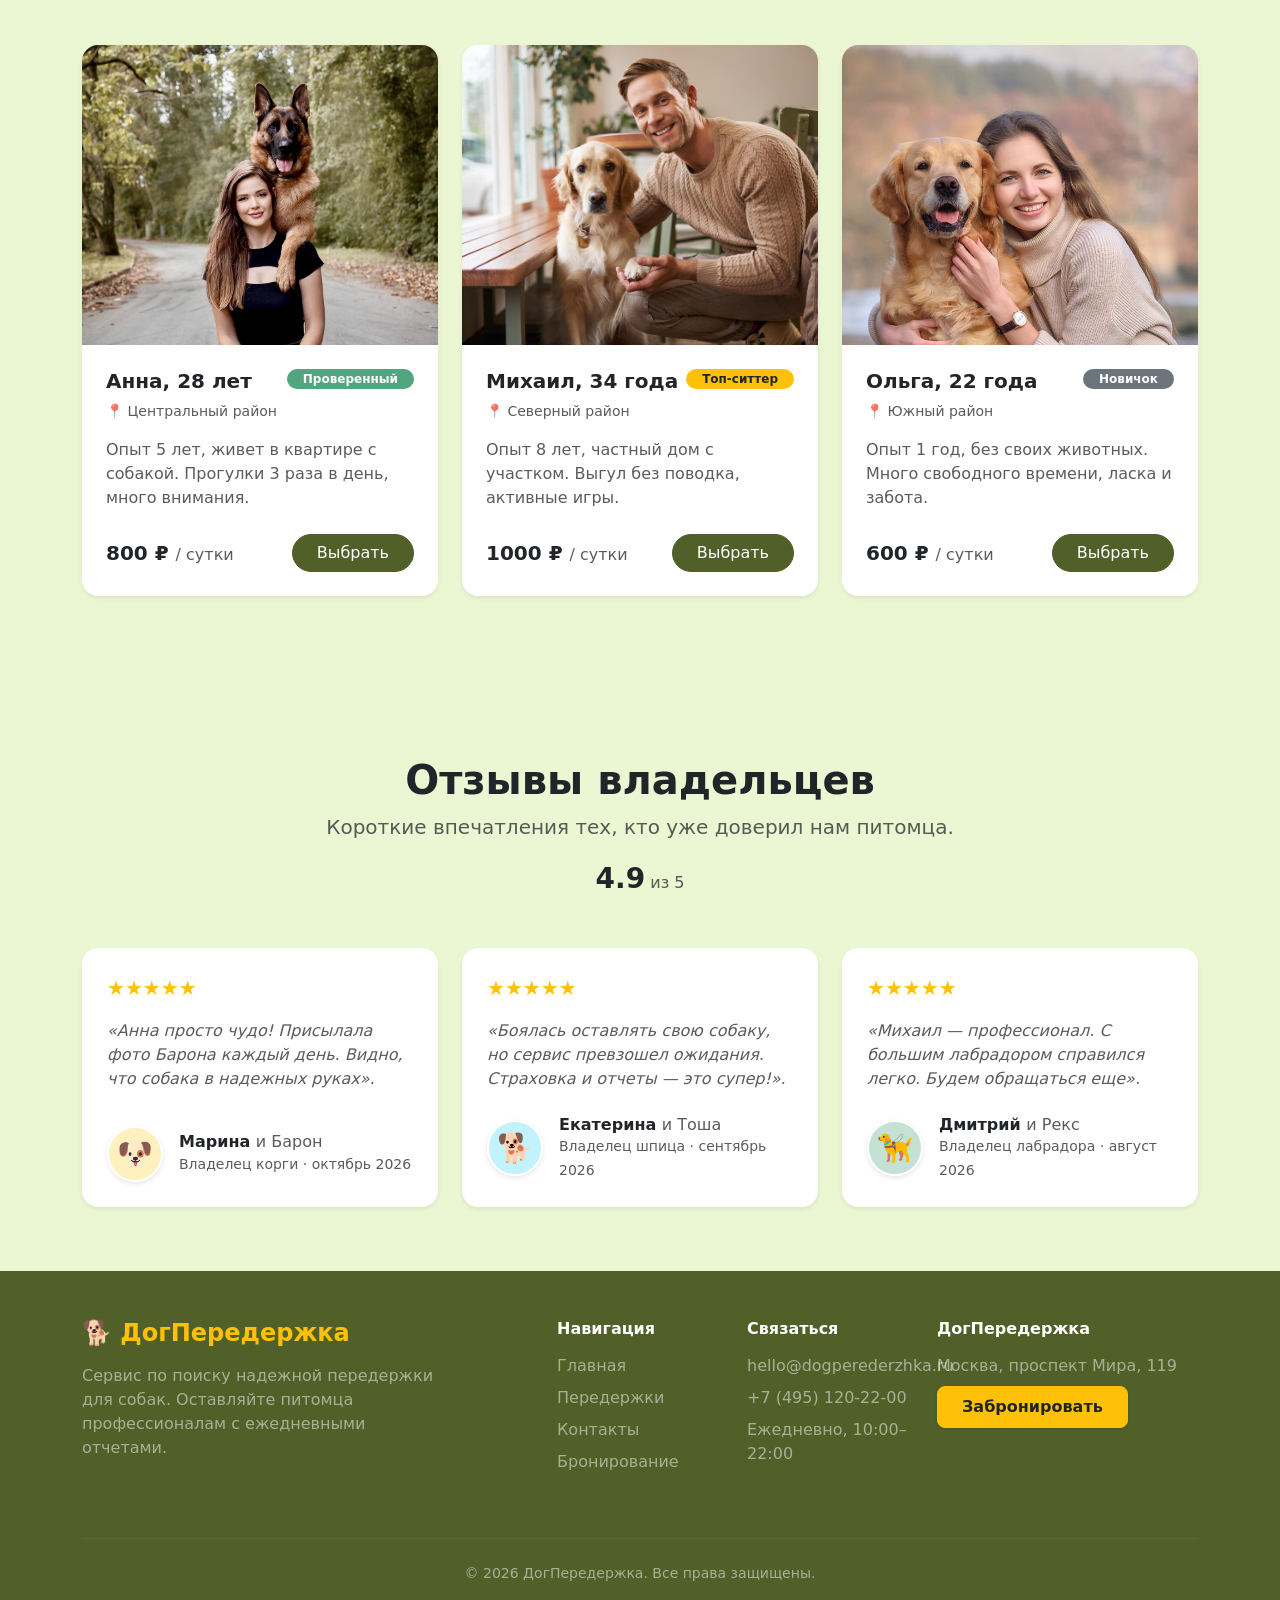
==== commit 7eaf4fb2: "docs: обновлен README с описанием всех реализованных фич" ====
--- a/index.html
+++ b/index.html
@@ -13,7 +13,7 @@
 <nav class="navbar navbar-expand-lg navbar-dark bg-header-footer sticky-top py-3 shadow-sm">
   <div class="container">
     <a class="navbar-brand fw-bold fs-4" href="index.html">🐕 ДогПередержка</a>
-    <button class="navbar-toggler" type="button" data-bs-toggle="collapse" data-bs-target="#mainNavbar">
+    <button class="navbar-toggler" type="button" data-bs-toggle="collapse" data-bs-target="#mainNavbar" aria-label="Переключить навигацию">
       <span class="navbar-toggler-icon"></span>
     </button>
     <div class="collapse navbar-collapse" id="mainNavbar">
@@ -63,7 +63,7 @@
         <div class="feature-icon">🛡️</div>
       </div>
       <h3 class="h4 fw-bold mb-3 text-dark">Безопасно</h3>
-      <p class="text-muted px-lg-4">Спасатели следят за зонами, а правила понятны до первого спуска.</p>
+      <p class="text-muted px-lg-4">Все ситтеры проходят проверку, а питомец застрахован на время передержки.</p>
     </div>
     
     <div class="col-12 col-md-4 text-center">
@@ -107,7 +107,7 @@
           <p class="card-text text-muted mb-4">Опыт 5 лет, живет в квартире с собакой. Прогулки 3 раза в день, много внимания.</p>
           <div class="mt-auto d-flex justify-content-between align-items-center">
             <span class="fw-bold fs-5">800 ₽ <span class="fs-6 fw-normal text-muted">/ сутки</span></span>
-            <a class="btn btn-primary rounded-pill px-4" href="booking.html">Выбрать</a>
+            <a class="btn btn-primary rounded-pill px-4" href="booking.html?sitter=Анна">Выбрать</a>
           </div>
         </div>
       </div>
@@ -125,7 +125,7 @@
           <p class="card-text text-muted mb-4">Опыт 8 лет, частный дом с участком. Выгул без поводка, активные игры.</p>
           <div class="mt-auto d-flex justify-content-between align-items-center">
             <span class="fw-bold fs-5">1000 ₽ <span class="fs-6 fw-normal text-muted">/ сутки</span></span>
-            <a class="btn btn-primary rounded-pill px-4" href="booking.html">Выбрать</a>
+            <a class="btn btn-primary rounded-pill px-4" href="booking.html?sitter=Михаил">Выбрать</a>
           </div>
         </div>
       </div>
@@ -143,7 +143,7 @@
           <p class="card-text text-muted mb-4">Опыт 1 год, без своих животных. Много свободного времени, ласка и забота.</p>
           <div class="mt-auto d-flex justify-content-between align-items-center">
             <span class="fw-bold fs-5">600 ₽ <span class="fs-6 fw-normal text-muted">/ сутки</span></span>
-            <a class="btn btn-primary rounded-pill px-4" href="booking.html">Выбрать</a>
+            <a class="btn btn-primary rounded-pill px-4" href="booking.html?sitter=Ольга">Выбрать</a>
           </div>
         </div>
       </div>
@@ -154,7 +154,7 @@
 <!-- Отзывы -->
 <section class="container py-5 my-3">
   <div class="text-center mb-5">
-    <h2 class="fw-bold display-6 mb-2 text-dark">Гости о своём дне</h2>
+    <h2 class="fw-bold display-6 mb-2 text-dark">Отзывы владельцев</h2>
     <p class="text-muted fs-5">Короткие впечатления тех, кто уже доверил нам питомца.</p>
     <div class="mt-3">
       <span class="fs-3 fw-bold text-dark">4.9</span> <span class="text-muted">из 5</span>
@@ -206,35 +206,68 @@
   </div>
 </section>
 
-<!-- Модальное окно -->
-<div class="modal fade" id="pickModal" tabindex="-1" aria-hidden="true">
+<!-- Модальное окно: Умный подбор (квиз) -->
+<div class="modal fade" id="pickModal" tabindex="-1" aria-labelledby="pickModalLabel" aria-hidden="true">
   <div class="modal-dialog modal-dialog-centered">
-    <div class="modal-content border-0 rounded-4 shadow-lg">
-      <div class="modal-header border-0 pb-0">
-        <h2 class="modal-title h4 fw-bold">Быстрый подбор</h2>
-        <button type="button" class="btn-close" data-bs-dismiss="modal"></button>
+    <div class="modal-content border-0 rounded-4 shadow-lg overflow-hidden">
+      <div class="modal-header border-0 bg-header-footer text-white pb-3">
+        <h2 class="modal-title h4 fw-bold" id="pickModalLabel">Умный подбор</h2>
+        <button type="button" class="btn-close btn-close-white" data-bs-dismiss="modal" aria-label="Закрыть"></button>
       </div>
       <div class="modal-body p-4">
-        <form>
+
+        <!-- Прогресс -->
+        <div class="progress mb-4" style="height: 8px;" role="progressbar" aria-label="Прогресс подбора">
+          <div id="quiz-progress" class="progress-bar bg-success" style="width: 25%; transition: width 0.3s ease;"></div>
+        </div>
+
+        <!-- Шаг 1: Размер -->
+        <div class="quiz-step" data-step="1">
+          <p class="text-muted small mb-2 fw-bold">Шаг 1 из 3</p>
+          <h3 class="h5 fw-bold mb-3">Какого размера ваша собака?</h3>
+          <div class="d-grid gap-2">
+            <button type="button" class="btn btn-outline-primary btn-lg rounded-pill quiz-answer" data-key="size" data-value="Мелкий">Мелкий (до 10 кг)</button>
+            <button type="button" class="btn btn-outline-primary btn-lg rounded-pill quiz-answer" data-key="size" data-value="Средний">Средний (10–25 кг)</button>
+            <button type="button" class="btn btn-outline-primary btn-lg rounded-pill quiz-answer" data-key="size" data-value="Крупный">Крупный (от 25 кг)</button>
+          </div>
+        </div>
+
+        <!-- Шаг 2: Район -->
+        <div class="quiz-step d-none" data-step="2">
+          <p class="text-muted small mb-2 fw-bold">Шаг 2 из 3</p>
+          <h3 class="h5 fw-bold mb-3">В каком районе вам удобно?</h3>
+          <div class="d-grid gap-2">
+            <button type="button" class="btn btn-outline-primary btn-lg rounded-pill quiz-answer" data-key="district" data-value="Центральный">Центральный</button>
+            <button type="button" class="btn btn-outline-primary btn-lg rounded-pill quiz-answer" data-key="district" data-value="Северный">Северный</button>
+            <button type="button" class="btn btn-outline-primary btn-lg rounded-pill quiz-answer" data-key="district" data-value="Южный">Южный</button>
+            <button type="button" class="btn btn-outline-dark btn-lg rounded-pill quiz-answer" data-key="district" data-value="all">Любой район</button>
+          </div>
+        </div>
+
+        <!-- Шаг 3: Даты -->
+        <div class="quiz-step d-none" data-step="3">
+          <p class="text-muted small mb-2 fw-bold">Шаг 3 из 3</p>
+          <h3 class="h5 fw-bold mb-3">На какие даты?</h3>
           <div class="mb-3">
-            <label for="pick-dates" class="form-label fw-bold small text-muted">Даты передержки</label>
-            <input type="text" id="pick-dates" class="form-control form-control-lg" placeholder="Например: 01.07 – 10.07" required>
-          </div>
-          <div class="mb-3">
-            <label for="pick-breed" class="form-label fw-bold small text-muted">Порода / размер</label>
-            <input type="text" id="pick-breed" class="form-control form-control-lg" placeholder="Корги, средний" required>
+            <label for="quiz-in" class="form-label fw-bold small text-muted">Дата заезда</label>
+            <input type="date" id="quiz-in" class="form-control form-control-lg shadow-none">
           </div>
           <div class="mb-4">
-            <label for="pick-district" class="form-label fw-bold small text-muted">Район</label>
-            <select id="pick-district" class="form-select form-select-lg" required>
-              <option selected>Выберите район</option>
-              <option>Центральный</option>
-              <option>Северный</option>
-              <option>Южный</option>
-            </select>
-          </div>
-          <button type="button" class="btn btn-primary w-100 py-3 rounded-pill fw-bold">Подобрать</button>
-        </form>
+            <label for="quiz-out" class="form-label fw-bold small text-muted">Дата выезда</label>
+            <input type="date" id="quiz-out" class="form-control form-control-lg shadow-none">
+          </div>
+          <button type="button" id="quiz-finish" class="btn btn-primary w-100 py-3 rounded-pill fw-bold shadow-sm">Подобрать ситтеров</button>
+        </div>
+
+        <!-- Шаг 4: Результат -->
+        <div class="quiz-step d-none text-center" data-step="4">
+          <div class="display-4 mb-3">🐕</div>
+          <h3 class="h4 fw-bold mb-2">Мы нашли <span id="quiz-count" class="text-success">0</span> подходящих ситтера!</h3>
+          <p class="text-muted mb-4">Перейдите в каталог, чтобы посмотреть подробности.</p>
+          <a id="quiz-go-catalog" href="catalog.html" class="btn btn-primary btn-lg px-5 py-3 rounded-pill fw-bold w-100 shadow-sm">Перейти в каталог</a>
+          <button type="button" class="btn btn-link text-muted mt-2 text-decoration-none" data-bs-dismiss="modal">Закрыть</button>
+        </div>
+
       </div>
     </div>
   </div>
@@ -280,6 +313,8 @@
   </div>
 </footer>
 
+<!-- Подключение скриптов -->
 <script src="https://cdn.jsdelivr.net/npm/bootstrap@5.3.3/dist/js/bootstrap.bundle.min.js"></script>
+<script src="js/index.js"></script>
 </body>
 </html>
--- a/css/custom.css
+++ b/css/custom.css
@@ -186,4 +186,53 @@
   justify-content: center;
   font-size: 1.25rem;
   flex-shrink: 0;
+}
+
+/* --- ТАБЛИЦА СРАВНЕНИЯ --- */
+.compare-table-wrap {
+  background-color: var(--brand-light); /* Светло-зеленый фон вокруг таблицы */
+  border-bottom-left-radius: 1rem;
+  border-bottom-right-radius: 1rem;
+}
+
+.compare-table-wrap .table {
+  --bs-table-bg: transparent;
+  --bs-table-border-color: rgba(81, 96, 40, 0.2); /* Оливковые границы */
+  margin-bottom: 0;
+}
+
+/* Заголовок таблицы (имена ситтеров) */
+.compare-table-wrap .table thead th {
+  background-color: var(--brand-dark) !important; /* Темно-оливковый */
+  color: #ffffff !important;
+  border-bottom: 2px solid var(--brand-dark);
+  font-weight: 600;
+  padding-top: 1rem;
+  padding-bottom: 1rem;
+}
+
+/* Первый столбец заголовка (Характеристика) */
+.compare-table-wrap .table thead th:first-child {
+  background-color: #3e4a1e !important; /* Чуть темнее для контраста */
+}
+
+/* Ячейки таблицы. Делаем все ячейки сплошного светло-зеленого цвета */
+.compare-table-wrap .table tbody th,
+.compare-table-wrap .table tbody td {
+  background-color: var(--brand-light) !important; /* Тот же цвет, что и фон вокруг */
+  color: #333;
+  vertical-align: middle;
+}
+
+/* Левая колонка (названия характеристик) — делаем текст темнее и жирнее для читаемости */
+.compare-table-wrap .table tbody th {
+  color: var(--brand-dark) !important;
+  font-weight: 600;
+  width: 30%; /* Фиксируем ширину первого столбца */
+}
+
+/* Убираем эффект зебры при наведении, чтобы цвет оставался сплошным */
+.compare-table-wrap .table tbody tr:hover th,
+.compare-table-wrap .table tbody tr:hover td {
+  background-color: var(--brand-light) !important; 
 }
